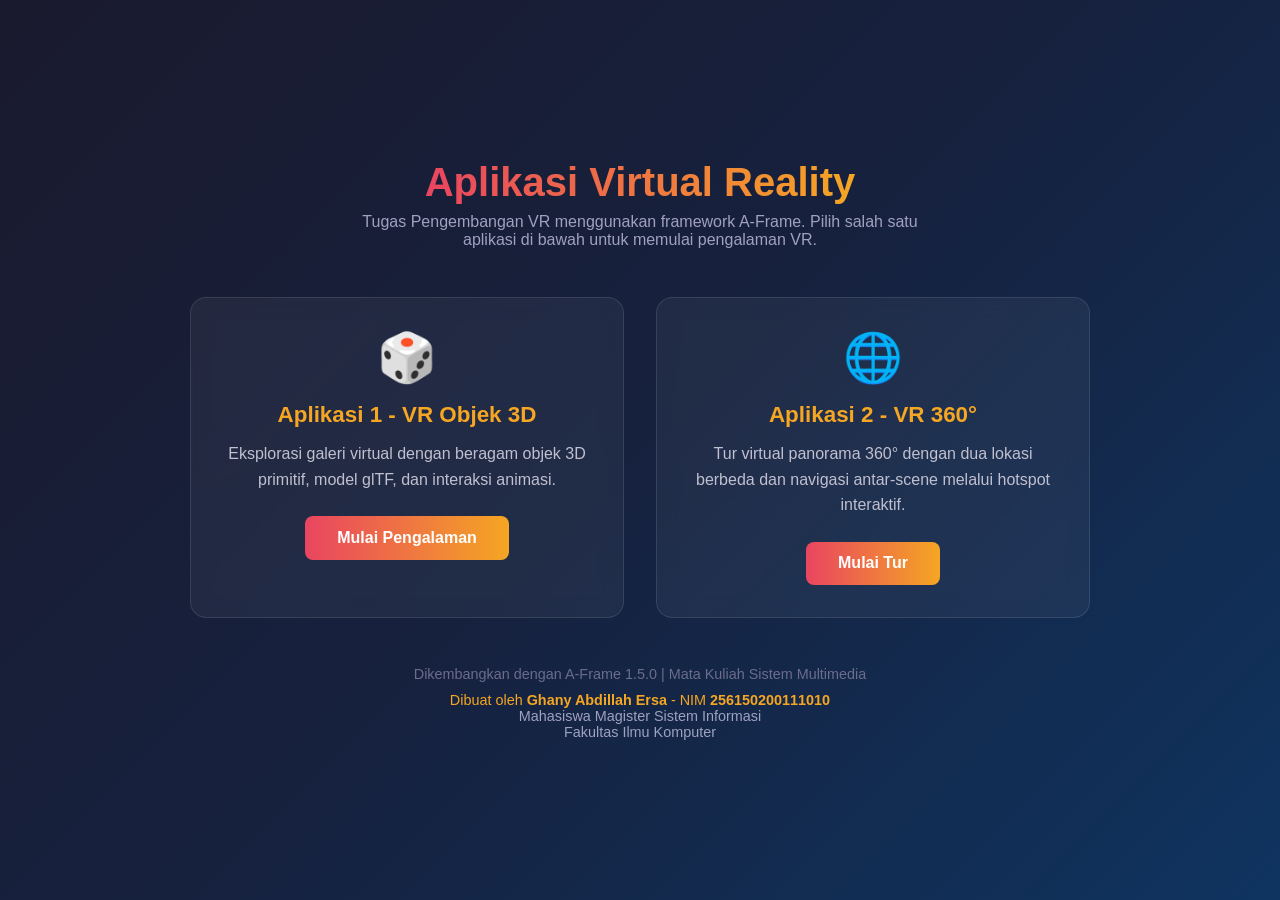
==== index.html @ 013e2240 "Add initial implementation of VR application with README and HTML files" ====
<!DOCTYPE html>
<html lang="id">

<head>
  <meta charset="UTF-8" />
  <meta name="viewport" content="width=device-width, initial-scale=1.0" />
  <title>Tugas VR A-Frame | Beranda</title>
  <style>
    * {
      margin: 0;
      padding: 0;
      box-sizing: border-box;
    }

    body {
      font-family: 'Segoe UI', Arial, sans-serif;
      min-height: 100vh;
      background: linear-gradient(135deg, #1a1a2e 0%, #16213e 50%, #0f3460 100%);
      color: #fff;
      display: flex;
      flex-direction: column;
      align-items: center;
      justify-content: center;
      padding: 2rem;
    }

    h1 {
      font-size: 2.5rem;
      margin-bottom: 0.5rem;
      text-align: center;
      background: linear-gradient(90deg, #e94560, #f5a623);
      -webkit-background-clip: text;
      -webkit-text-fill-color: transparent;
      background-clip: text;
    }

    .subtitle {
      color: #a0a0c0;
      margin-bottom: 3rem;
      text-align: center;
      max-width: 600px;
    }

    .card-container {
      display: grid;
      grid-template-columns: repeat(auto-fit, minmax(280px, 1fr));
      gap: 2rem;
      max-width: 900px;
      width: 100%;
    }

    .card {
      background: rgba(255, 255, 255, 0.05);
      border: 1px solid rgba(255, 255, 255, 0.1);
      border-radius: 16px;
      padding: 2rem;
      text-align: center;
      transition: transform 0.3s, border-color 0.3s;
      backdrop-filter: blur(10px);
    }

    .card:hover {
      transform: translateY(-8px);
      border-color: #e94560;
    }

    .card .icon {
      font-size: 3rem;
      margin-bottom: 1rem;
    }

    .card h2 {
      font-size: 1.4rem;
      margin-bottom: 0.8rem;
      color: #f5a623;
    }

    .card p {
      color: #c0c0d0;
      margin-bottom: 1.5rem;
      line-height: 1.6;
    }

    .btn {
      display: inline-block;
      padding: 0.8rem 2rem;
      background: linear-gradient(90deg, #e94560, #f5a623);
      color: #fff;
      text-decoration: none;
      border-radius: 8px;
      font-weight: 600;
      transition: opacity 0.3s;
    }

    .btn:hover {
      opacity: 0.85;
    }

    footer {
      margin-top: 3rem;
      color: #6c6c8c;
      font-size: 0.9rem;
      text-align: center;
    }
  </style>
</head>

<body>
  <h1>Aplikasi Virtual Reality</h1>
  <p class="subtitle">
    Tugas Pengembangan VR menggunakan framework A-Frame.
    Pilih salah satu aplikasi di bawah untuk memulai pengalaman VR.
  </p>

  <div class="card-container">
    <div class="card">
      <div class="icon">🎲</div>
      <h2>Aplikasi 1 - VR Objek 3D</h2>
      <p>
        Eksplorasi galeri virtual dengan beragam objek 3D primitif,
        model glTF, dan interaksi animasi.
      </p>
      <a href="vr-objek3d.html" class="btn">Mulai Pengalaman</a>
    </div>

    <div class="card">
      <div class="icon">🌐</div>
      <h2>Aplikasi 2 - VR 360°</h2>
      <p>
        Tur virtual panorama 360° dengan dua lokasi berbeda dan
        navigasi antar-scene melalui hotspot interaktif.
      </p>
      <a href="vr-360.html" class="btn">Mulai Tur</a>
    </div>
  </div>

  <footer>
    <p>Dikembangkan dengan A-Frame 1.5.0 | Mata Kuliah Sistem Multimedia</p>
    <p style="margin-top: 0.6rem; color: #f5a623;">
      Dibuat oleh <b>Ghany Abdillah Ersa</b> - NIM <b>256150200111010</b>
    </p>
    <p style="color: #a0a0c0;">Mahasiswa Magister Sistem Informasi</p>
    <p style="color: #a0a0c0;">Fakultas Ilmu Komputer</p>
  </footer>
</body>

</html>
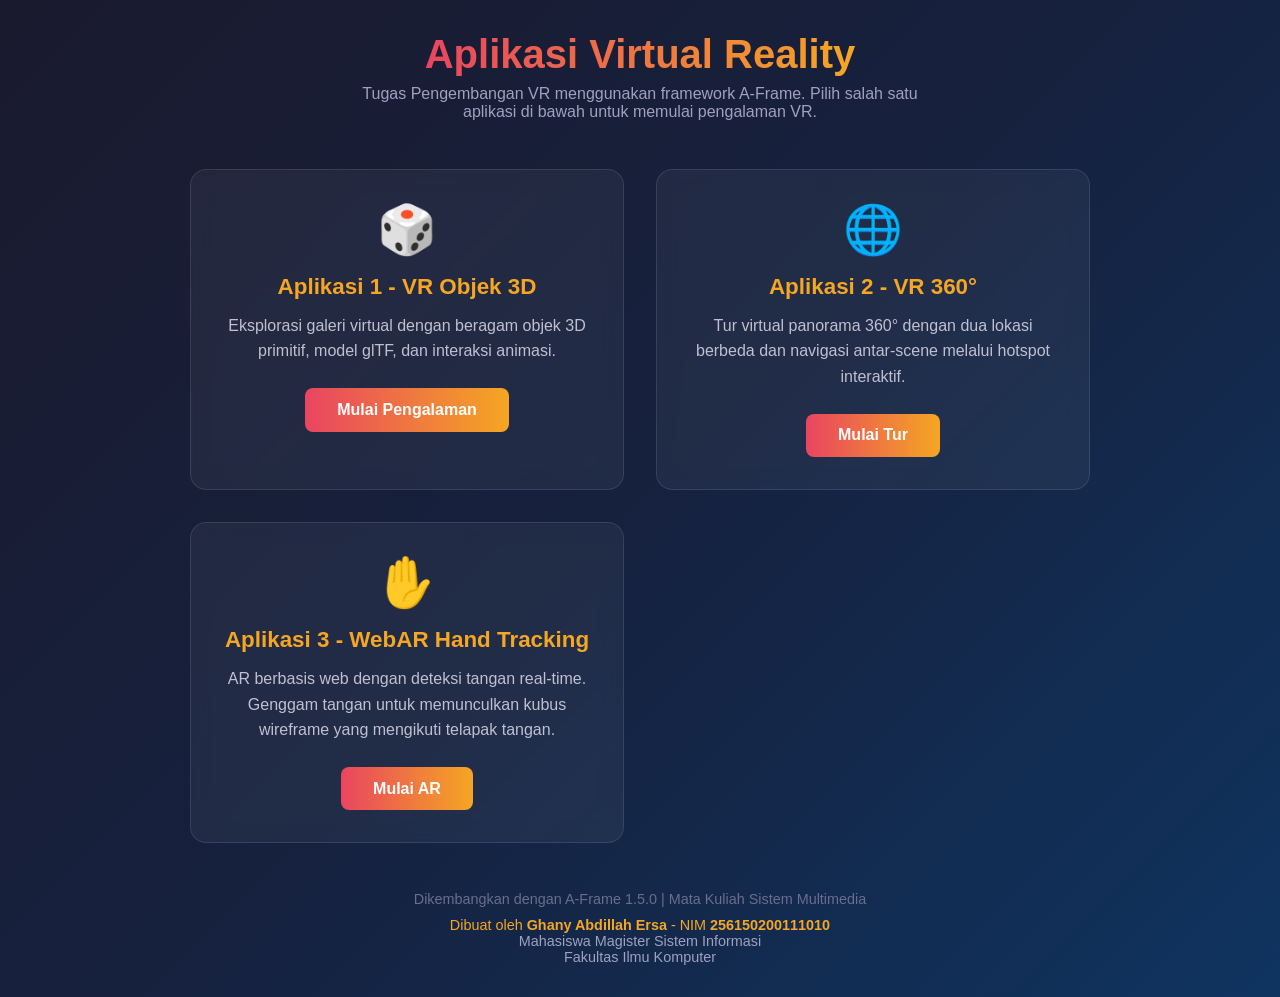
==== commit 6ffb4b0c: "Add WebAR hand tracking application and related assets" ====
--- a/index.html
+++ b/index.html
@@ -132,6 +132,16 @@
       </p>
       <a href="vr-360.html" class="btn">Mulai Tur</a>
     </div>
+
+    <div class="card">
+      <div class="icon">✋</div>
+      <h2>Aplikasi 3 - WebAR Hand Tracking</h2>
+      <p>
+        AR berbasis web dengan deteksi tangan real-time. Genggam tangan
+        untuk memunculkan kubus wireframe yang mengikuti telapak tangan.
+      </p>
+      <a href="webar-handtracking.html" class="btn">Mulai AR</a>
+    </div>
   </div>
 
   <footer>
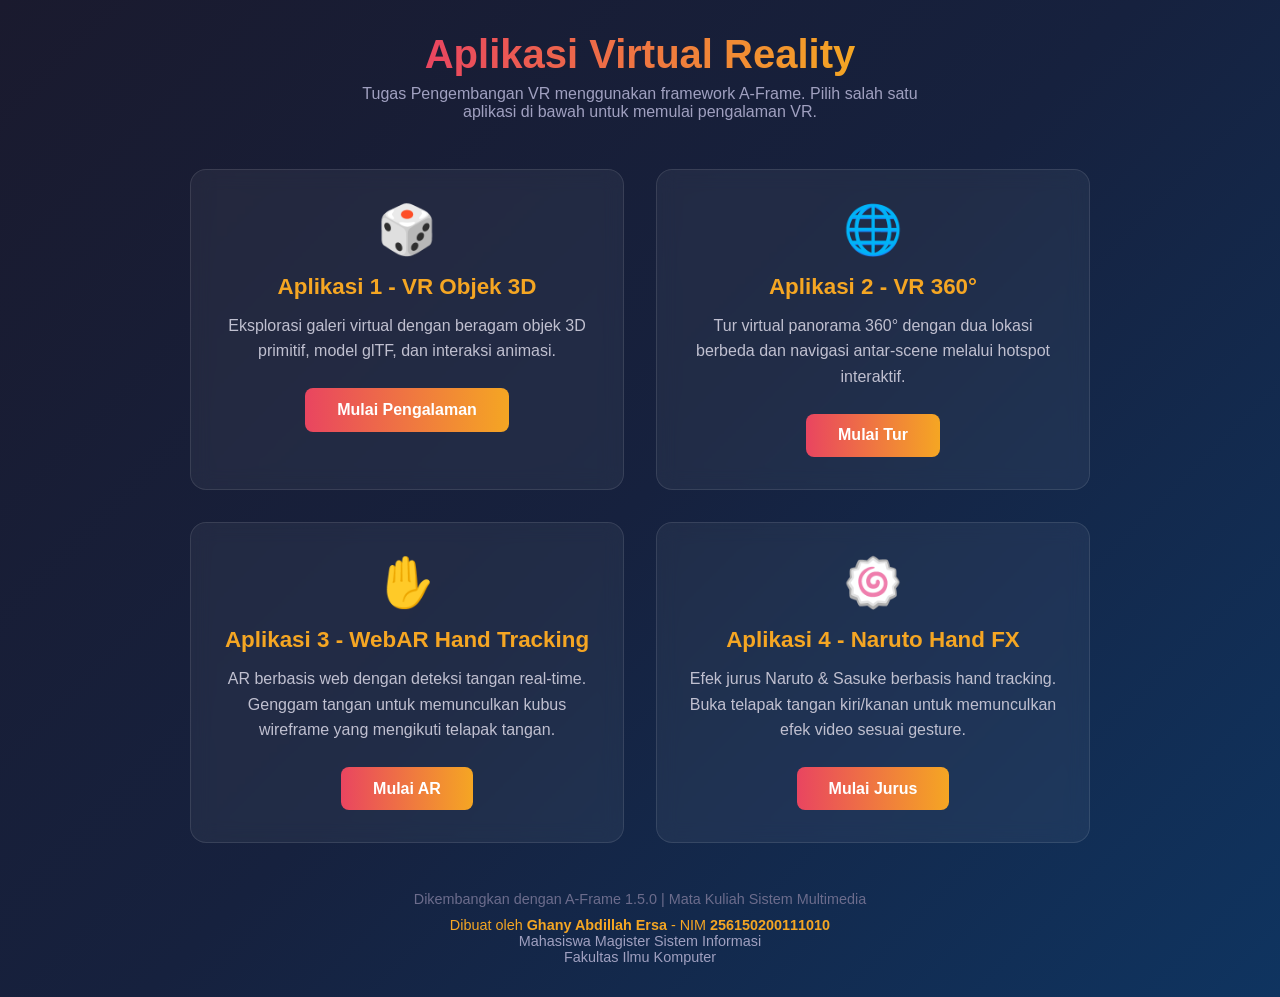
==== commit 15661a7a: "standarization layout" ====
--- a/index.html
+++ b/index.html
@@ -142,6 +142,16 @@
       </p>
       <a href="webar-handtracking.html" class="btn">Mulai AR</a>
     </div>
+
+    <div class="card">
+      <div class="icon">🍥</div>
+      <h2>Aplikasi 4 - Naruto Hand FX</h2>
+      <p>
+        Efek jurus Naruto & Sasuke berbasis hand tracking. Buka telapak
+        tangan kiri/kanan untuk memunculkan efek video sesuai gesture.
+      </p>
+      <a href="naruto/index.html" class="btn">Mulai Jurus</a>
+    </div>
   </div>
 
   <footer>
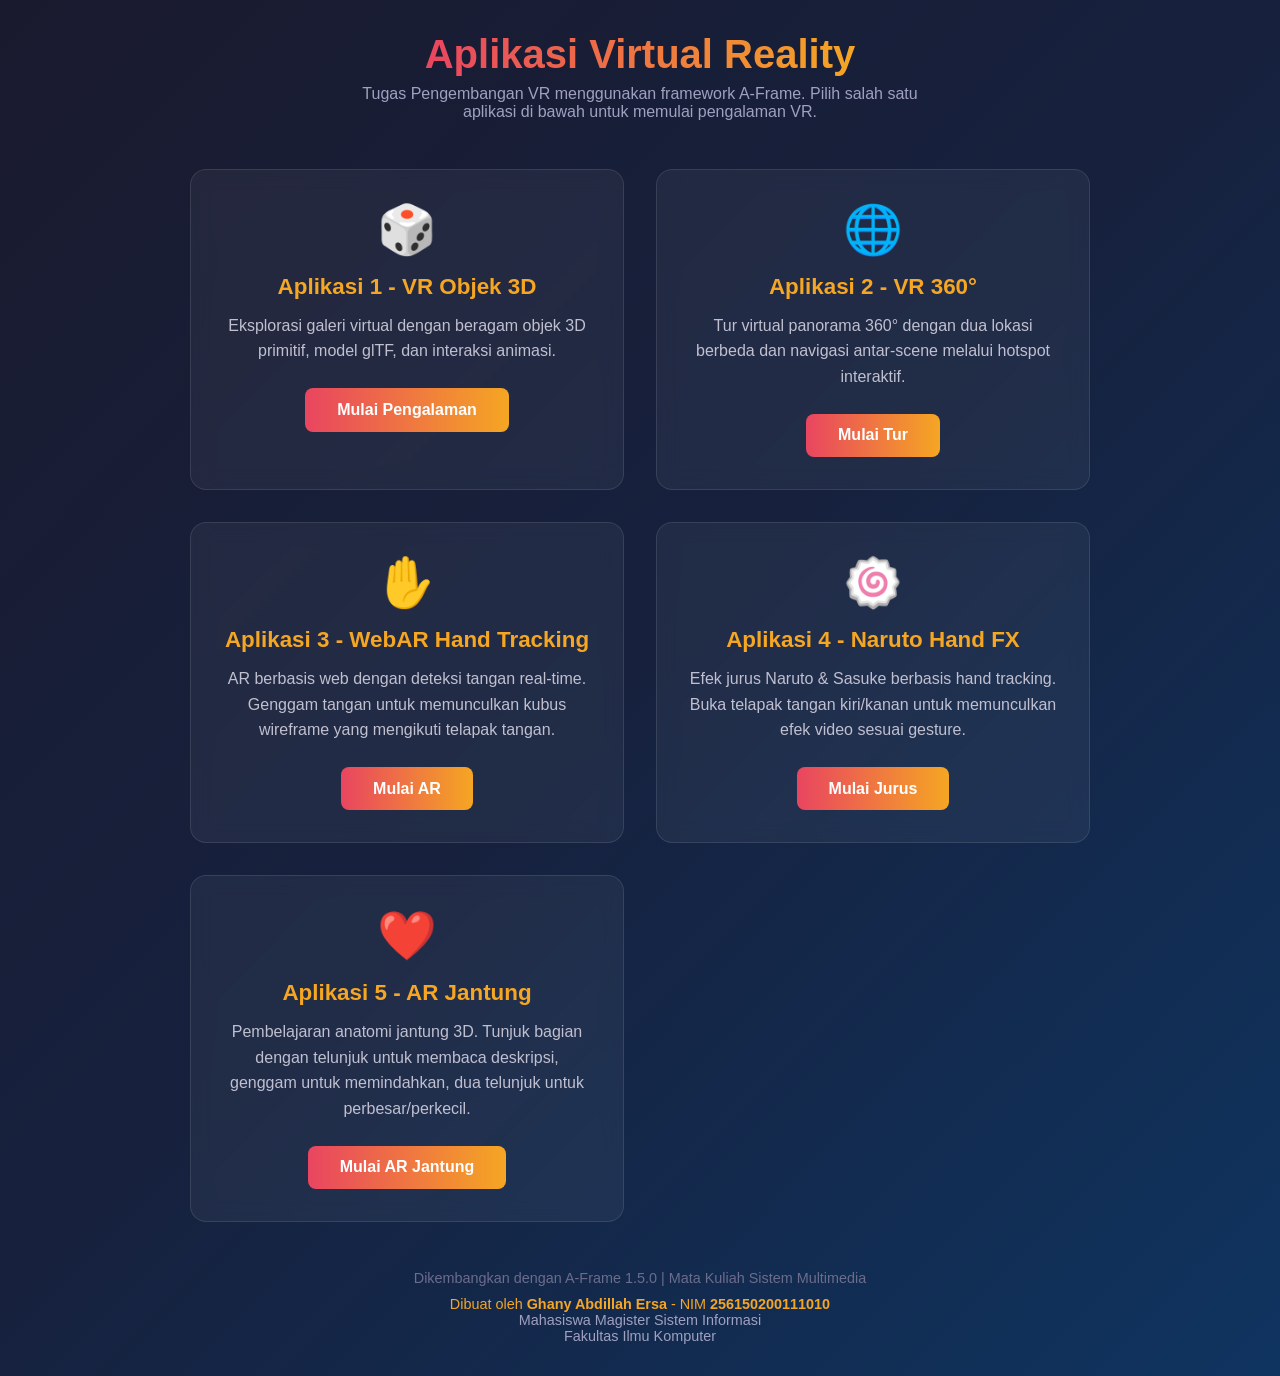
==== commit a0921a4a: "Refactor code structure for improved readability and maintainability" ====
--- a/index.html
+++ b/index.html
@@ -152,6 +152,17 @@
       </p>
       <a href="naruto/index.html" class="btn">Mulai Jurus</a>
     </div>
+
+    <div class="card">
+      <div class="icon">❤️</div>
+      <h2>Aplikasi 5 - AR Jantung</h2>
+      <p>
+        Pembelajaran anatomi jantung 3D. Tunjuk bagian dengan telunjuk untuk
+        membaca deskripsi, genggam untuk memindahkan, dua telunjuk untuk
+        perbesar/perkecil.
+      </p>
+      <a href="webar-jantung.html" class="btn">Mulai AR Jantung</a>
+    </div>
   </div>
 
   <footer>
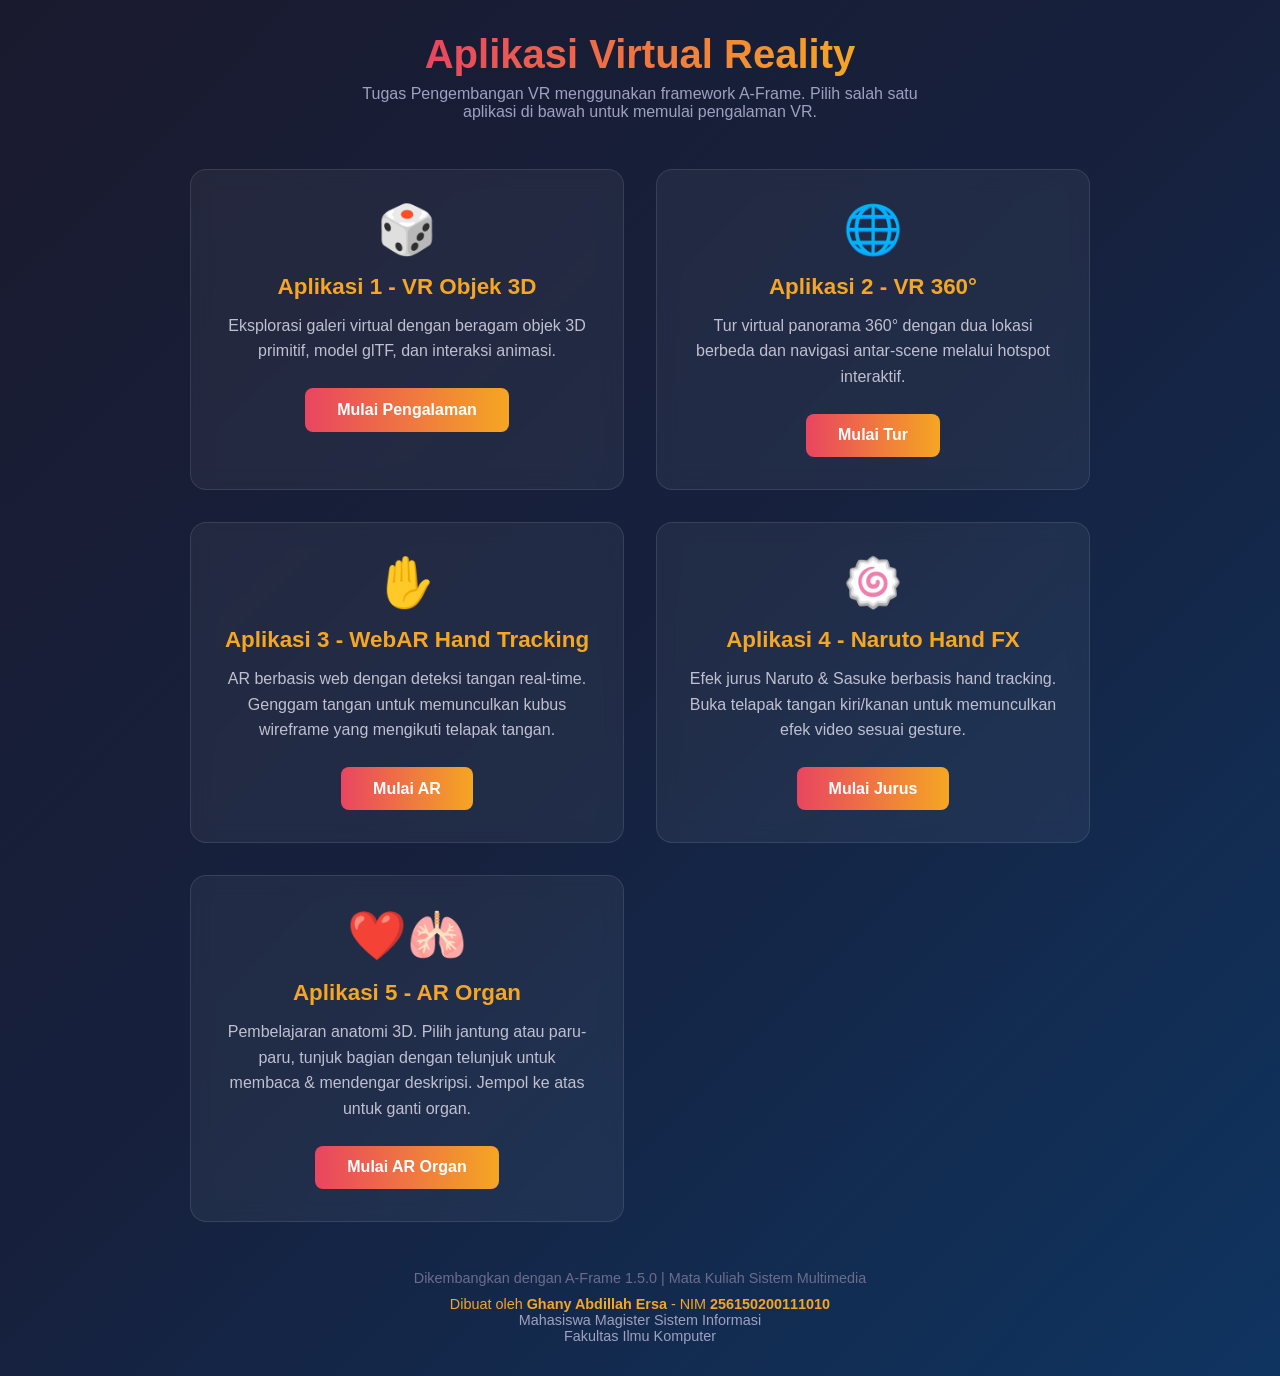
==== commit 93b392c5: "Refactor code structure for improved readability and maintainability" ====
--- a/index.html
+++ b/index.html
@@ -154,14 +154,14 @@
     </div>
 
     <div class="card">
-      <div class="icon">❤️</div>
-      <h2>Aplikasi 5 - AR Jantung</h2>
+      <div class="icon">❤️🫁</div>
+      <h2>Aplikasi 5 - AR Organ</h2>
       <p>
-        Pembelajaran anatomi jantung 3D. Tunjuk bagian dengan telunjuk untuk
-        membaca deskripsi, genggam untuk memindahkan, dua telunjuk untuk
-        perbesar/perkecil.
+        Pembelajaran anatomi 3D. Pilih jantung atau paru-paru, tunjuk bagian
+        dengan telunjuk untuk membaca & mendengar deskripsi. Jempol ke atas
+        untuk ganti organ.
       </p>
-      <a href="webar-jantung.html" class="btn">Mulai AR Jantung</a>
+      <a href="webar-organ.html" class="btn">Mulai AR Organ</a>
     </div>
   </div>
 
